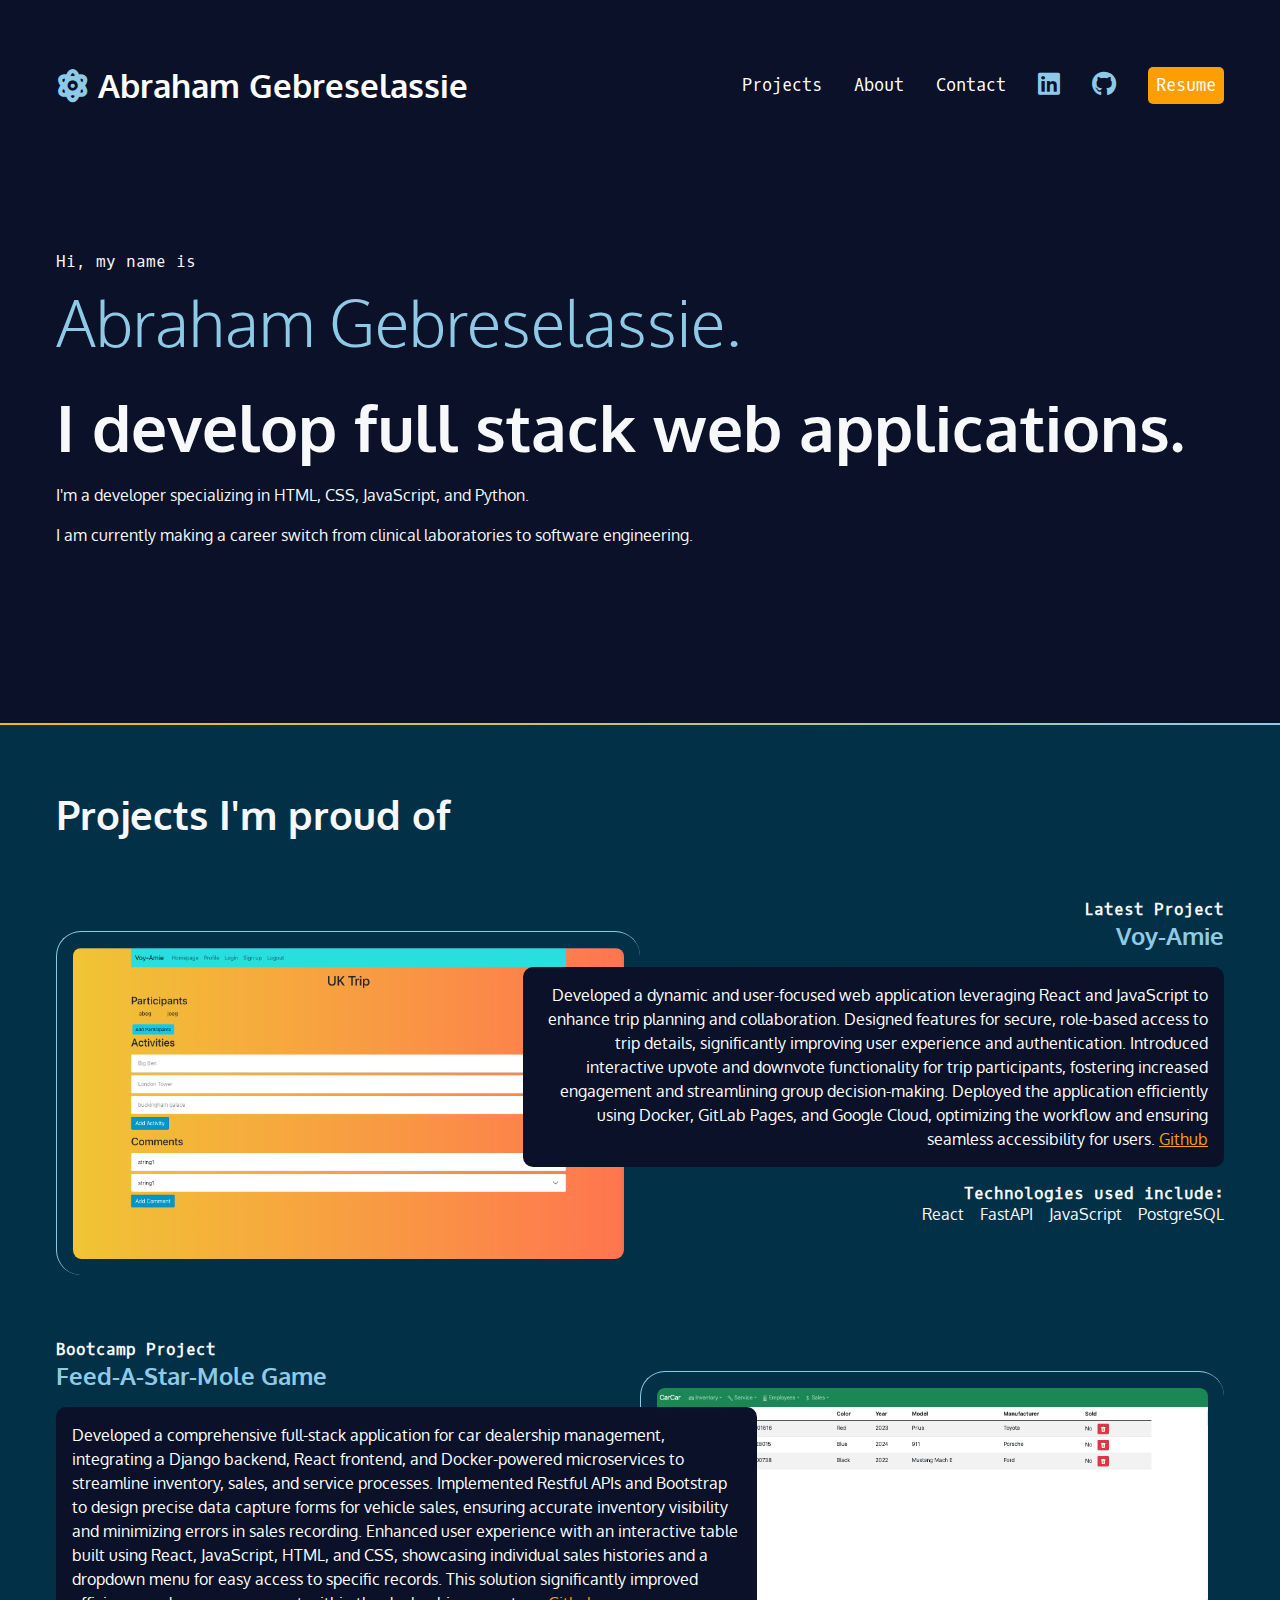
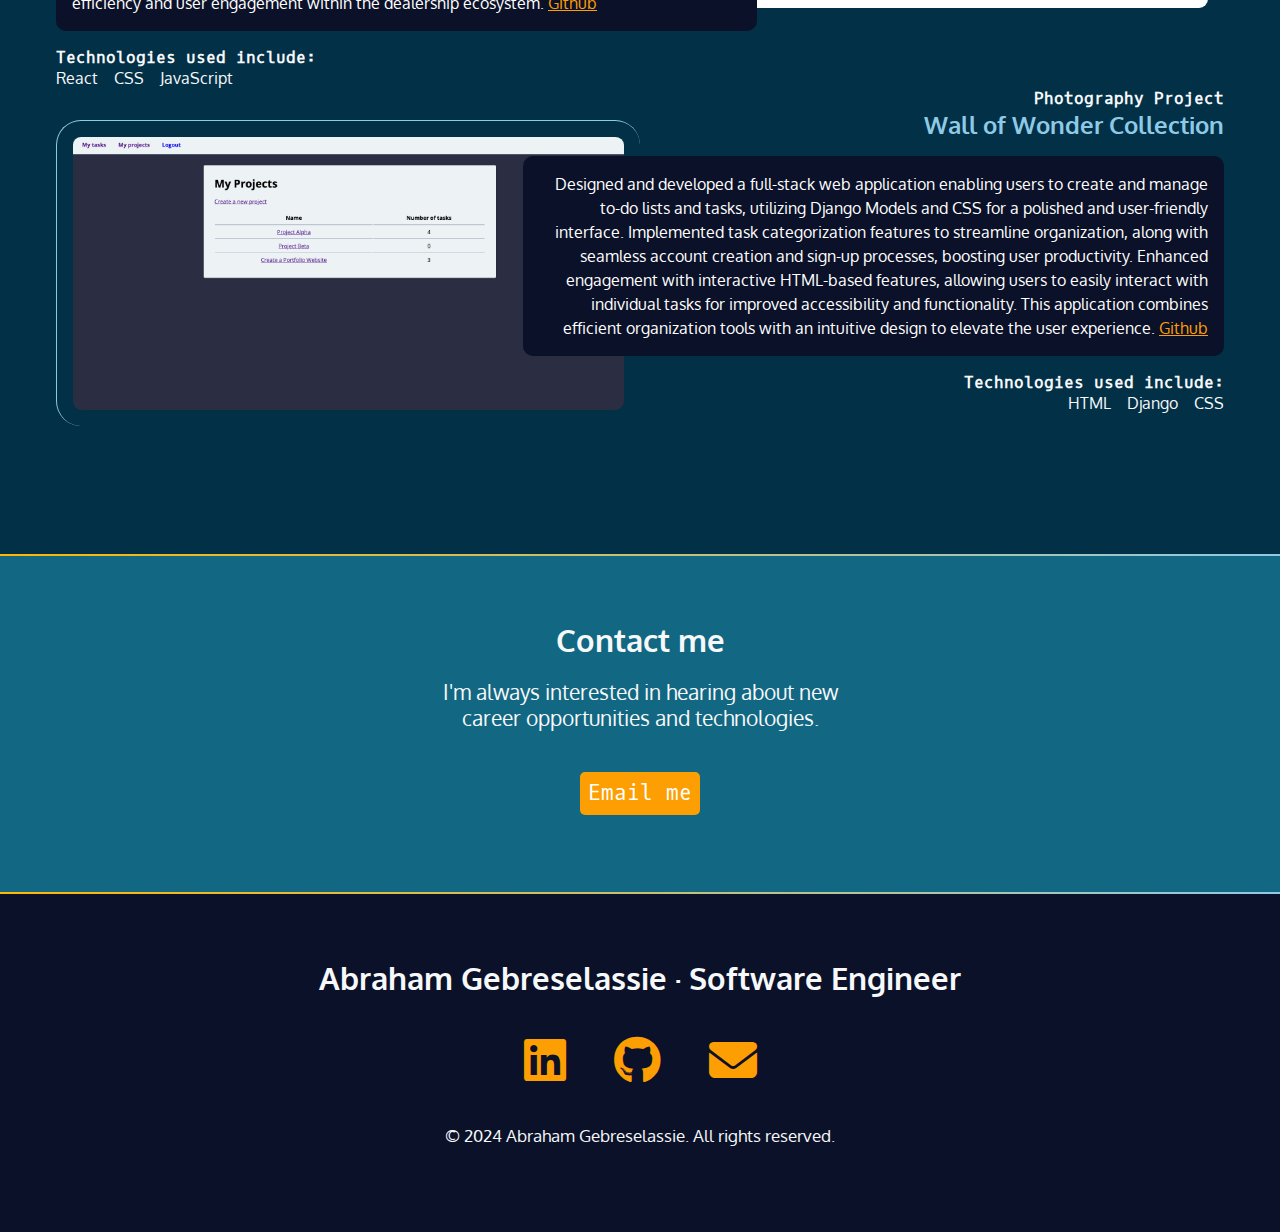
==== index.html @ d53641f5 "Adding HTML and CSS" ====
<!DOCTYPE html>
<html lang="en">
<head>
    <meta charset="UTF-8">
    <meta name="viewport" content="width=device-width, initial-scale=1.0">
    <title>Abraham Gebreselassie's Portfolio Website</title>
    <link rel="stylesheet" href="css/style.css">
    <link rel="preconnect" href="https://fonts.googleapis.com">
<link rel="preconnect" href="https://fonts.gstatic.com" crossorigin>
<link href="https://fonts.googleapis.com/css2?family=Oxygen+Mono&family=Oxygen:wght@400;700&display=swap" rel="stylesheet">
<link rel="stylesheet" href="https://cdnjs.cloudflare.com/ajax/libs/font-awesome/6.6.0/css/all.min.css">
</head>
<body>
    <nav>
        <ul>
            <li>
                <h1>
                    <a href="index.html">
                        <span class="fa-solid fa-atom"aria-hidden="true"></span>
                        <span>Abraham Gebreselassie</span>
                    </a>
                </h1>
            </li>
            <li>
                <a href="#projects">Projects</a>
            </li>
            <li>
                <a  href="about.html">About</a>
            </li>
            <li>
                <a href="#contact">Contact</a>
            </li>
            <li>
                <a href="https://www.linkedin.com/in/agebreselassie/" target="_blank">
                <span class="fa-brands fa-linkedin" aria-hidden="true"></span>
                <span class="sr-only">LinkedIn</span>
                </a>
            </li>
            <li>
                <a href="https://github.com/agebrese" target="_blank">
                <span class="fa-brands fa-github" aria-hidden="true"></span>
                <span class="sr-only">Github</span>
                </a>
            </li>
            <li >
                <a href="https://docs.google.com/document/d/1Ks3wG895D9AnKANWRMd31mzBwHEu2xBxDu9JZS8_n_Y/edit?usp=sharing" target="_blank" class="button">Resume</a>
            </li>
        </ul>
    </nav>

        <section id="intro">
            <p class="name">Hi, my name is <span>Abraham Gebreselassie.</span></p>

            <h2>I develop full stack web applications.</h2>

            <p>I'm a developer specializing in HTML, CSS, JavaScript, and Python.</p>

            <p>I am currently making a career switch from clinical laboratories to software engineering.</p>
        </section>
        <div class="gradient"></div>
        <div class="section-dkblue">
            <section id="projects">
                <h2>Projects I'm proud of</h2>
                <article>
                    <div class="text">
                    <h4>Latest Project</h4>
                    <h3>Voy-Amie</h3>
                    <p class="blackbox">Developed a dynamic and user-focused web application leveraging React and JavaScript to enhance trip
                        planning and collaboration. Designed features for secure, role-based access to trip details, significantly improving
                        user experience and authentication. Introduced interactive upvote and downvote functionality for trip participants,
                        fostering increased engagement and streamlining group decision-making. Deployed the application efficiently using Docker,
                        GitLab Pages, and Google Cloud, optimizing the workflow and ensuring seamless accessibility for users.
                        <a href="https://github.com/agebrese/voy-amie">Github</a> </p>
                    <h4>Technologies used include:</h4>
                    <ul>
                        <li>React</li>
                        <li>FastAPI</li>
                        <li>JavaScript</li>
                        <li>PostgreSQL</li>
                    </ul>
                    </div>
                  <img src="img/voy-amie.png" alt="Screenshot of the Voy-Amie Project." />
              </article>
              <article class="reverse">
                <div class="text">
                  <h4>Bootcamp Project</h4>
                  <h3>Feed-A-Star-Mole Game</h3>
                  <p class="blackbox">
                    Developed a comprehensive full-stack application for car dealership management, integrating a Django backend, React frontend,
                    and Docker-powered microservices to streamline inventory, sales, and service processes. Implemented Restful APIs and Bootstrap
                    to design precise data capture forms for vehicle sales, ensuring accurate inventory visibility and minimizing errors in sales
                    recording. Enhanced user experience with an interactive table built using React, JavaScript, HTML, and CSS, showcasing
                    individual sales histories and a dropdown menu for easy access to specific records. This solution significantly improved
                    efficiency and user engagement within the dealership ecosystem.
                    <a href="https://github.com/agebrese/car-car">Github</a>
                  </p>
                  <h4>Technologies used include:</h4>
                  <ul>
                    <li>React</li>
                    <li>CSS</li>
                    <li>JavaScript</li>
                  </ul>
                </div>
                <img src="img/CarCar.png" alt="Screenshot of CarCar Project." />
              </article>
              <article>
                <div class="text">
                  <h4>Photography Project</h4>
                  <h3>Wall of Wonder Collection</h3>
                  <p class="blackbox">
                    Designed and developed a full-stack web application enabling users to create and manage to-do lists and tasks, utilizing
                    Django Models and CSS for a polished and user-friendly interface. Implemented task categorization features to streamline
                    organization, along with seamless account creation and sign-up processes, boosting user productivity. Enhanced engagement
                    with interactive HTML-based features, allowing users to easily interact with individual tasks for improved accessibility
                    and functionality. This application combines efficient organization tools with an intuitive design to elevate the user
                    experience.
                    <a href="https://github.com/agebrese/todies">Github</a>
                  </p>
                  <h4>Technologies used include:</h4>
                  <ul>
                    <li> HTML </li>
                    <li> Django </li>
                    <li> CSS</li>
                  </ul>

                  </div>
                   <img src="img/To-dies.png" alt="Screenshot of To-dies Project." />
              </article>
            </section>
            </div>

    <div class="gradient"></div>
    <div class="section-blue">
        <section id="contact">
            <h2>Contact me</h2>
            <p>
                I'm always interested in hearing about new career opportunities and technologies.
            </p>
            <p><a href="mailto:az.gebrese@gmail.com" class="button">Email me</a></p>
        </section>
    </div>
    <div class="gradient"></div>
    <footer>
        <h2>Abraham Gebreselassie &middot; Software Engineer</h2>
        <ul>
            <li>
                <a href="https://www.linkedin.com/in/agebreselassie/" target="_blank">
                <span class="fa-brands fa-linkedin" aria-hidden="true"></span>
                <span class="sr-only">LinkedIn</span>
                </a>

            </li>
            <li>
                <a href="https://github.com/agebrese" target="_blank">
                <span class="fa-brands fa-github" aria-hidden="true"></span>
                <span class="sr-only">Github</span>
                </a>
            </li>
            <li>
                <a href="mailto: az.gebrese@gmail.com"><span class="fa-solid fa-envelope" aria-hidden="true"></span>
                <span class="sr-only">Email</span>
                </a>
            </li>
        </ul>
        <p><small>&copy; 2024 Abraham Gebreselassie. All rights reserved.</small></p>
    </footer>

</body>
</html>
---- css/style.css ----
/* Variables declared here - these are the colors for our pages, as well as the font stacks and sizes. */

:root {
    --black: #0a1128;
    --dkblue: #023047;
    --blue: #126782;
    --brorange: #ffb703;
    --orange: #fd9e02;
    --skblue: #8ecae6;
    --white: #f7f8fa;
    --font-size: 1.3rem;
    --mono: "Oxygen mono", monospace;
    --sans: Oxygen, sans-serif;
}


/* border box model: https://css-tricks.com/box-sizing/ */

html {
    box-sizing: border-box;
}

*,
*::before,
*::after {
    box-sizing: inherit;
}


/* generic styles for the page */

body {
    padding: 0;
    margin: 0;
    font-family: var(--sans);
    background-color: var(--black);
    color: var(--white);
    font-size: var(--font-size);
}

h1,
h2,
h3 {
    margin: 0;
}

a {
    color: var(--orange);
}

a:hover {
    color: var(--brorange);
    text-decoration: none;
}
img {
  width: 100%;
}


/* background color divs */

.section-blue {
    background-color: var(--blue);
}
.section-dkblue {
    background-color: var(--dkblue);
}



.gradient {
    background: linear-gradient(90deg, rgba(255,183,3,1) 0%, rgba(142,202,230,1) 100%);
    height: 2px;
}


/* intro styles */

#intro {
    padding: 4rem 1rem 10rem 1rem;
    padding-bottom: 10rem;
    max-width: 1200px;
    margin: 0 auto;
}

#intro p {
    font-size: 1rem;
    line-height: 1.5;
}

#intro .name {
    font-family: var(--mono);
    font-size: 1rem;
}

.name span {
    font-family: var(--sans);
    font-size: 4rem;
    color: var(--skblue);
    display: block;
    font-weight: 300;
}

#intro h2 {
    font-size: 4rem;
}


/* contact section */

#contact {
    width: 400px;
    text-align: center;
    margin: 0 auto;
    padding: 4rem 0;
}

#contact p:last-child {
    margin-top: 3rem;
}


/* navigation */

nav {
    font-family: var(--mono);
    font-size: 80%;
    padding: 4rem 1rem;
}

nav h1 a {
    font-family: var(--sans);
}

nav ul {
    margin: 0;
    padding: 0;
    list-style-type: none;
    display: flex;
    flex-flow: row wrap;
    justify-content: center;
    align-items: center;
    gap: 2rem;
}

nav li:first-child {
    flex-basis: 100%;
    text-align: center;
}

nav [class*="fa-"] {
    font-size: 150%;
    color: var(--skblue);
}

nav h1 [class*="fa-"] {
    font-size: 100%;
    color: var(--skblue);
}

nav a {
    color: white;
    text-decoration: none;
    display: block;
}

nav a:hover,
nav [class*="fa-"]:hover {
    color: var(--orange);
}

.button {
    background-color: var(--orange);
    color: white;
    padding: 0.5rem;
    border-radius: 5px;
    text-decoration: none;
    font-family: var(--mono);
}

.button:hover {
    color: white;
    background-color: var(--brorange);
}

/* projects section */
#projects {
  padding: 4rem 1rem;
}
#projects h2 {
    font-size: 2.5rem;
    margin-bottom: calc(2.5rem * 1.5);
}
#projects h3 {
    color: var(--skblue);
}

#projects h4 {
  font-size: 1rem;
  font-family: var(--mono);
  margin: 0;
}
.blackbox {
    padding: 1rem;
    border-radius: 10px;
    color: white;
    background-color: var(--black);
    font-size: 1rem;
    line-height: 1.5;
}
#projects ul {
    list-style-type: none;
    padding: 0;
    margin: 0;
    display: flex;
    flex-flow: row wrap;
    justify-content: flex-start;
    gap: 1rem;
    font-size: 1rem;
}
#projects img {
    margin: 2rem 0 4rem 0;
    padding: 1rem;
    border-left: 1px solid var(--skblue);
    border-top: 1px solid var(--skblue);
    border-radius: 25px;
}


/* footer section */

footer {
    text-align: center;
    padding: 4rem 0;
}

footer ul {
    list-style-type: none;
    padding: 0;
    margin: 2rem 0;
    display: flex;
    flex-flow: row wrap;
    justify-content: center;
    gap: 3rem;
    font-size: 3rem;
}
@media (min-width: 800px) {
  article {
    display: grid;
    grid-template-columns: repeat(10, 1fr);
  }
  #projects{
    max-width: 1200px;
    margin: 0 auto;
  }
  #projects img {
    grid-column: 1/6;
    grid-row: 1/2;
  }

  .text {
    grid-column: 5/11;
    grid-row: 1/2;
    order: 2;
    text-align: right;
  }

  #projects ul {
    justify-content: flex-end;
}
  #projects .reverse .text{
    grid-column: 1/7;
    order: 2;
    text-align: left;
  }
  #projects .reverse img{
    grid-column: 6/11;
    grid-row: 1/2;
  }
  #projects .reverse ul{
    justify-content: flex-start;
  }

}
@media (min-width: 850px) {
    nav {
        max-width: 1200px;
        margin: 0 auto;
    }
    nav li:first-child {
        flex-basis: auto;
        text-align: left;
        margin-right: auto;
    }
}
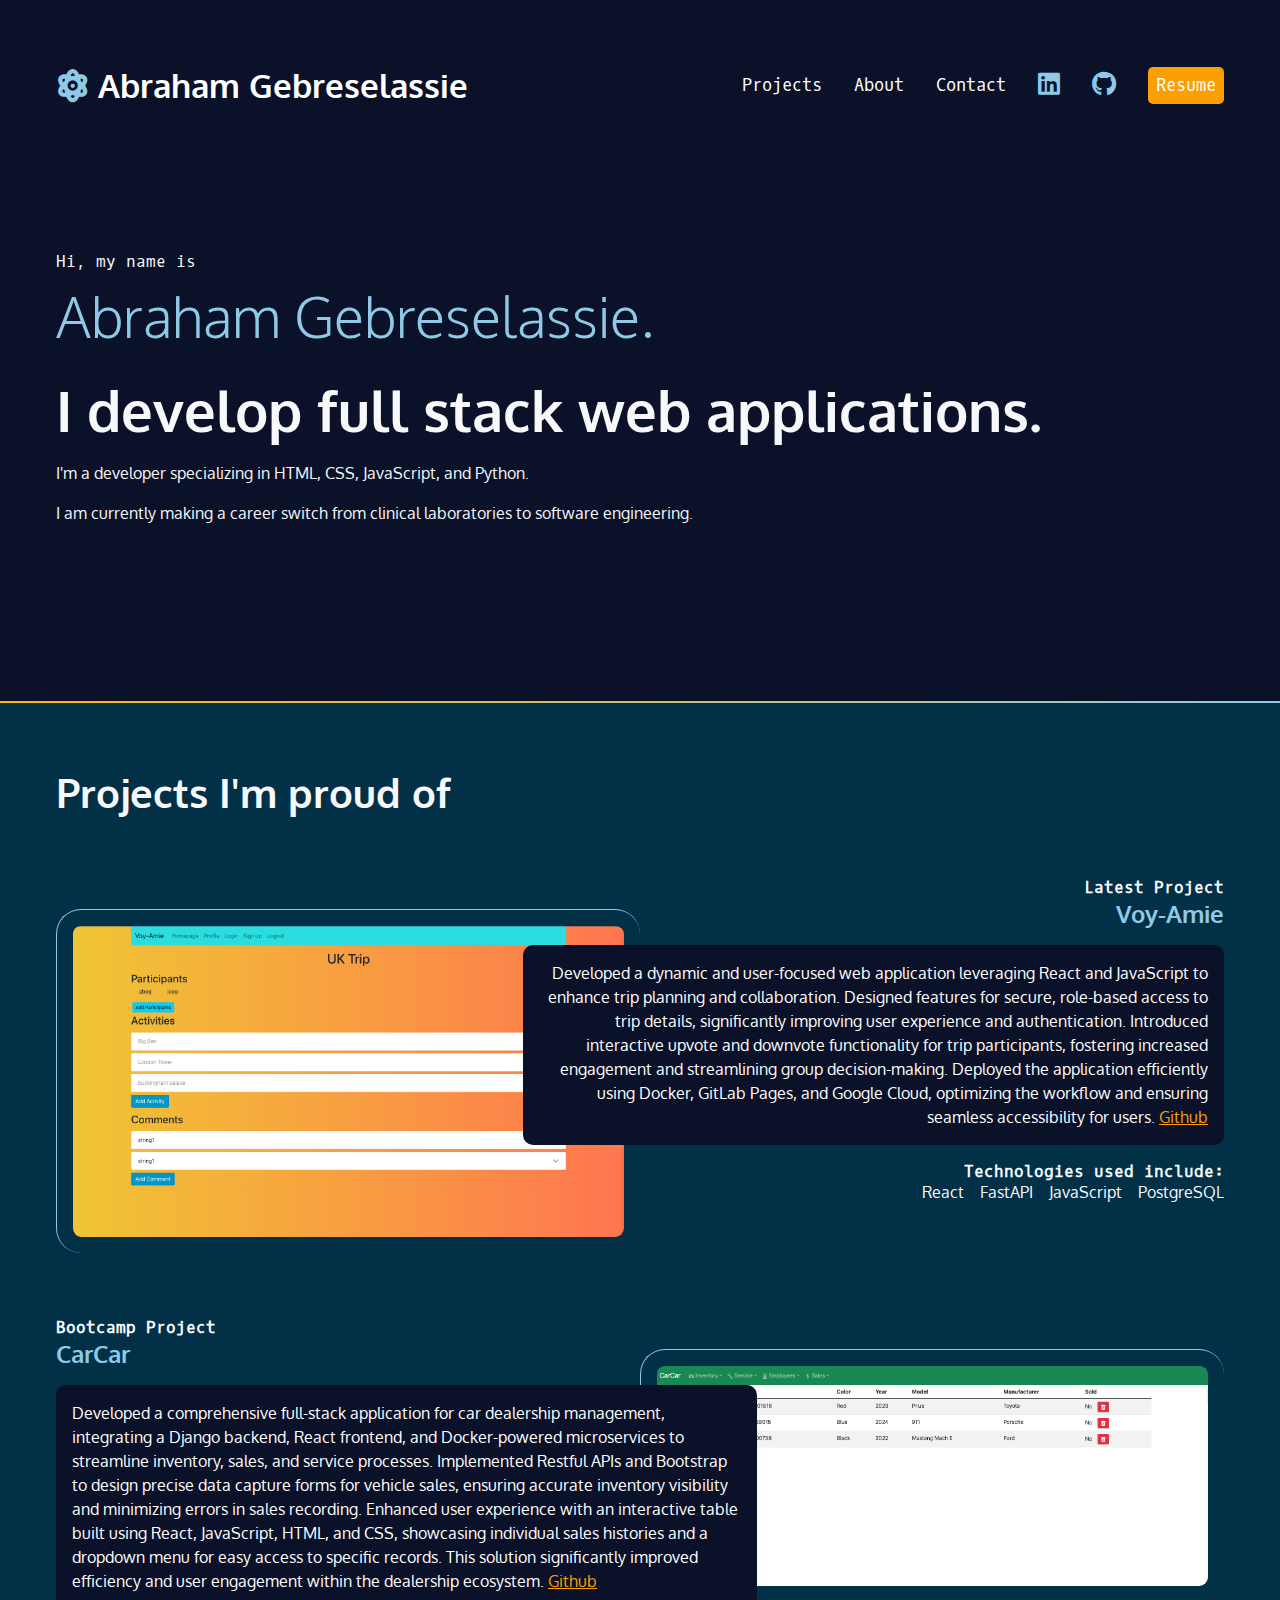
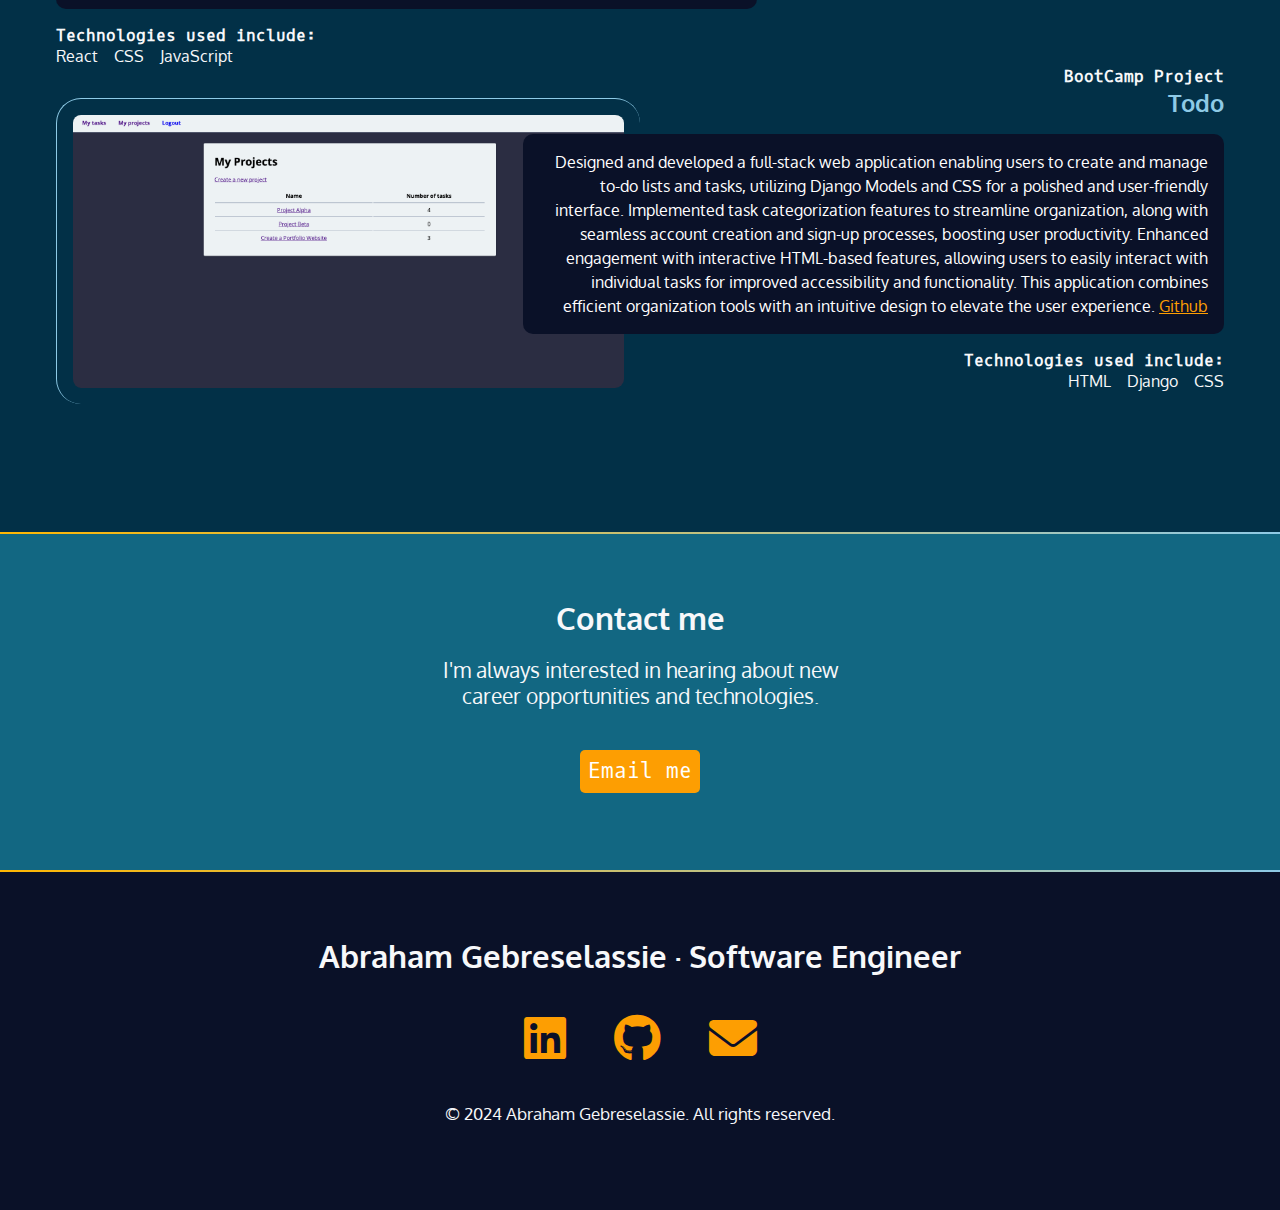
==== commit e42be9ca: "Changed Project Titles" ====
--- a/index.html
+++ b/index.html
@@ -84,7 +84,7 @@
               <article class="reverse">
                 <div class="text">
                   <h4>Bootcamp Project</h4>
-                  <h3>Feed-A-Star-Mole Game</h3>
+                  <h3>CarCar</h3>
                   <p class="blackbox">
                     Developed a comprehensive full-stack application for car dealership management, integrating a Django backend, React frontend,
                     and Docker-powered microservices to streamline inventory, sales, and service processes. Implemented Restful APIs and Bootstrap
@@ -105,8 +105,8 @@
               </article>
               <article>
                 <div class="text">
-                  <h4>Photography Project</h4>
-                  <h3>Wall of Wonder Collection</h3>
+                  <h4>BootCamp Project</h4>
+                  <h3>Todo</h3>
                   <p class="blackbox">
                     Designed and developed a full-stack web application enabling users to create and manage to-do lists and tasks, utilizing
                     Django Models and CSS for a polished and user-friendly interface. Implemented task categorization features to streamline
--- a/css/style.css
+++ b/css/style.css
@@ -95,14 +95,14 @@
 
 .name span {
     font-family: var(--sans);
-    font-size: 4rem;
+    font-size: 3.5rem;
     color: var(--skblue);
     display: block;
     font-weight: 300;
 }
 
 #intro h2 {
-    font-size: 4rem;
+    font-size: 3.5rem;
 }
 
 
